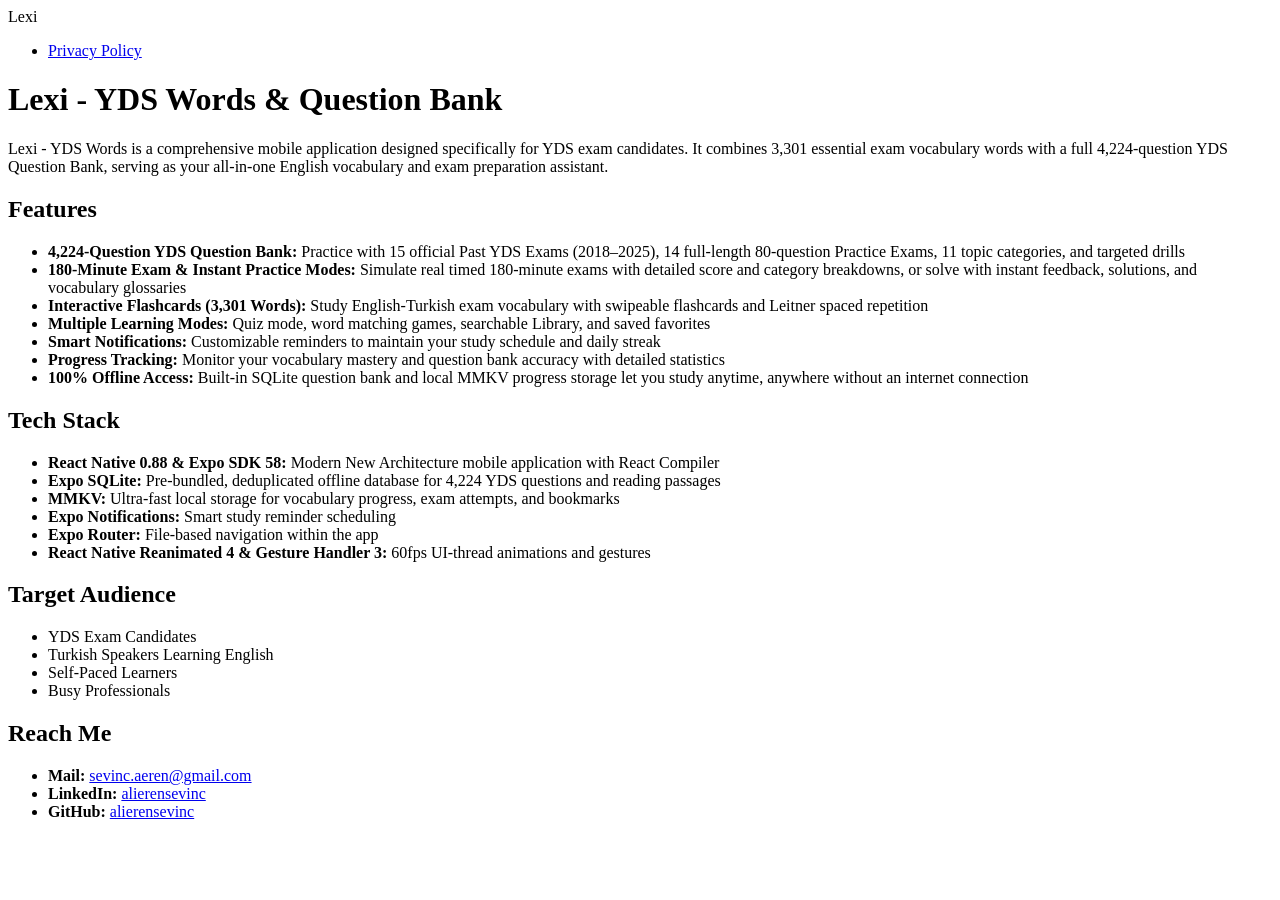
==== index.html @ d284b2db "Update website and privacy policy for YDS Question Bank and SDK 58" ====
<!DOCTYPE html>
<html lang="en">
<head>
    <meta charset="UTF-8">
    <meta name="viewport" content="width=device-width, initial-scale=1.0">
    <title>Lexi - YDS Words | Your Personal YDS Vocabulary Assistant</title>
    <link rel="stylesheet" href="styles.css">
</head>
<body>
    <header>
        <nav>
            <div class="logo">Lexi</div>
            <ul>
                <li><a href="privacy-policy.html">Privacy Policy</a></li>
            </ul>
        </nav>
    </header>

    <main class="readme-style">
        <h1>Lexi - YDS Words &amp; Question Bank</h1>

        <p>Lexi - YDS Words is a comprehensive mobile application designed specifically for YDS exam candidates. It combines 3,301 essential exam vocabulary words with a full 4,224-question YDS Question Bank, serving as your all-in-one English vocabulary and exam preparation assistant.</p>

        <h2 id="features">Features</h2>
        <ul>
            <li><strong>4,224-Question YDS Question Bank:</strong> Practice with 15 official Past YDS Exams (2018–2025), 14 full-length 80-question Practice Exams, 11 topic categories, and targeted drills</li>
            <li><strong>180-Minute Exam &amp; Instant Practice Modes:</strong> Simulate real timed 180-minute exams with detailed score and category breakdowns, or solve with instant feedback, solutions, and vocabulary glossaries</li>
            <li><strong>Interactive Flashcards (3,301 Words):</strong> Study English-Turkish exam vocabulary with swipeable flashcards and Leitner spaced repetition</li>
            <li><strong>Multiple Learning Modes:</strong> Quiz mode, word matching games, searchable Library, and saved favorites</li>
            <li><strong>Smart Notifications:</strong> Customizable reminders to maintain your study schedule and daily streak</li>
            <li><strong>Progress Tracking:</strong> Monitor your vocabulary mastery and question bank accuracy with detailed statistics</li>
            <li><strong>100% Offline Access:</strong> Built-in SQLite question bank and local MMKV progress storage let you study anytime, anywhere without an internet connection</li>
        </ul>

        <h2 id="tech-stack">Tech Stack</h2>
        <ul>
            <li><strong>React Native 0.88 &amp; Expo SDK 58:</strong> Modern New Architecture mobile application with React Compiler</li>
            <li><strong>Expo SQLite:</strong> Pre-bundled, deduplicated offline database for 4,224 YDS questions and reading passages</li>
            <li><strong>MMKV:</strong> Ultra-fast local storage for vocabulary progress, exam attempts, and bookmarks</li>
            <li><strong>Expo Notifications:</strong> Smart study reminder scheduling</li>
            <li><strong>Expo Router:</strong> File-based navigation within the app</li>
            <li><strong>React Native Reanimated 4 &amp; Gesture Handler 3:</strong> 60fps UI-thread animations and gestures</li>
        </ul>

        <h2>Target Audience</h2>
        <ul>
            <li>YDS Exam Candidates</li>
            <li>Turkish Speakers Learning English</li>
            <li>Self-Paced Learners</li>
            <li>Busy Professionals</li>
        </ul>

        <h2>Reach Me</h2>
        <ul>
            <li><strong>Mail:</strong> <a href="mailto:sevinc.aeren@gmail.com">sevinc.aeren@gmail.com</a></li>
            <li><strong>LinkedIn:</strong> <a href="https://www.linkedin.com/in/alierensevinc" target="_blank">alierensevinc</a></li>
            <li><strong>GitHub:</strong> <a href="https://github.com/alierensevinc" target="_blank">alierensevinc</a></li>
        </ul>
    </main>
</body>
</html>
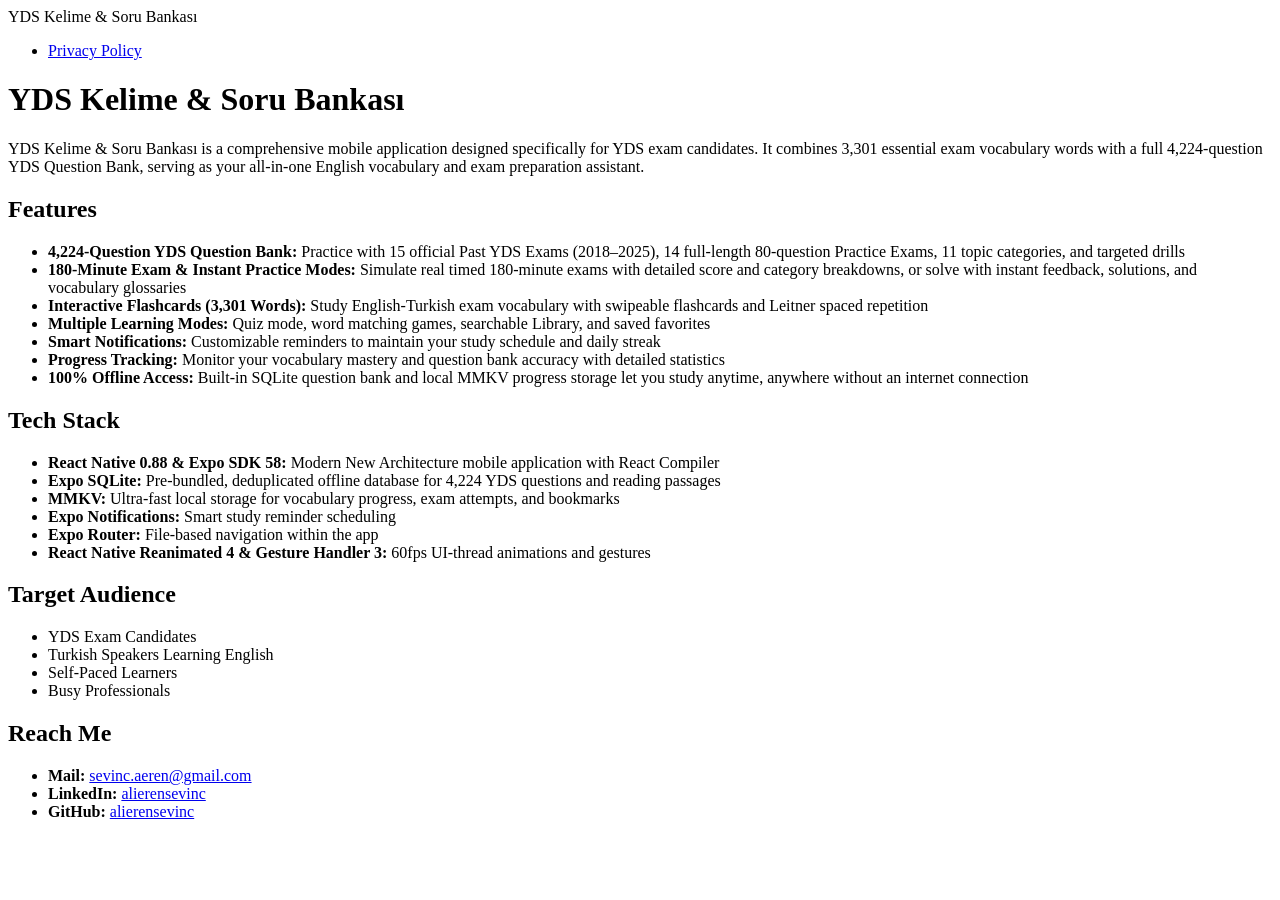
==== commit 638e739d: "Rename app to YDS Kelime & Soru Bankası" ====
--- a/index.html
+++ b/index.html
@@ -3,13 +3,13 @@
 <head>
     <meta charset="UTF-8">
     <meta name="viewport" content="width=device-width, initial-scale=1.0">
-    <title>Lexi - YDS Words | Your Personal YDS Vocabulary Assistant</title>
+    <title>YDS Kelime &amp; Soru Bankası | YDS Vocabulary &amp; Exam Assistant</title>
     <link rel="stylesheet" href="styles.css">
 </head>
 <body>
     <header>
         <nav>
-            <div class="logo">Lexi</div>
+            <div class="logo">YDS Kelime &amp; Soru Bankası</div>
             <ul>
                 <li><a href="privacy-policy.html">Privacy Policy</a></li>
             </ul>
@@ -17,9 +17,9 @@
     </header>
 
     <main class="readme-style">
-        <h1>Lexi - YDS Words &amp; Question Bank</h1>
+        <h1>YDS Kelime &amp; Soru Bankası</h1>
 
-        <p>Lexi - YDS Words is a comprehensive mobile application designed specifically for YDS exam candidates. It combines 3,301 essential exam vocabulary words with a full 4,224-question YDS Question Bank, serving as your all-in-one English vocabulary and exam preparation assistant.</p>
+        <p>YDS Kelime &amp; Soru Bankası is a comprehensive mobile application designed specifically for YDS exam candidates. It combines 3,301 essential exam vocabulary words with a full 4,224-question YDS Question Bank, serving as your all-in-one English vocabulary and exam preparation assistant.</p>
 
         <h2 id="features">Features</h2>
         <ul>
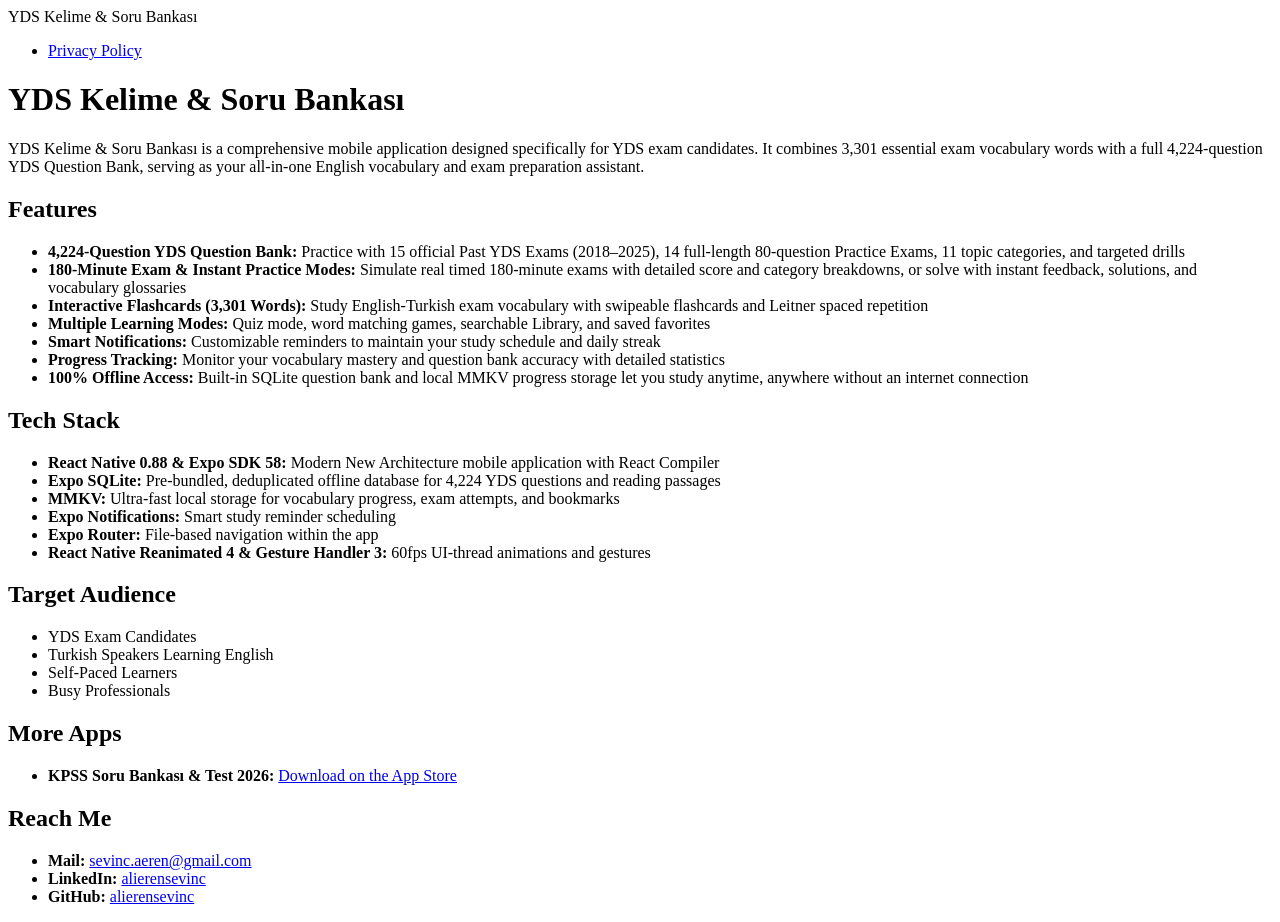
==== commit 7e343efc: "Add KPSS Soru Bankası & Test link to website" ====
--- a/index.html
+++ b/index.html
@@ -50,6 +50,11 @@
             <li>Busy Professionals</li>
         </ul>
 
+        <h2>More Apps</h2>
+        <ul>
+            <li><strong>KPSS Soru Bankası &amp; Test 2026:</strong> <a href="https://apps.apple.com/tr/app/kpss-soru-bankas%C4%B1-test-2026/id6832932397" target="_blank">Download on the App Store</a></li>
+        </ul>
+
         <h2>Reach Me</h2>
         <ul>
             <li><strong>Mail:</strong> <a href="mailto:sevinc.aeren@gmail.com">sevinc.aeren@gmail.com</a></li>
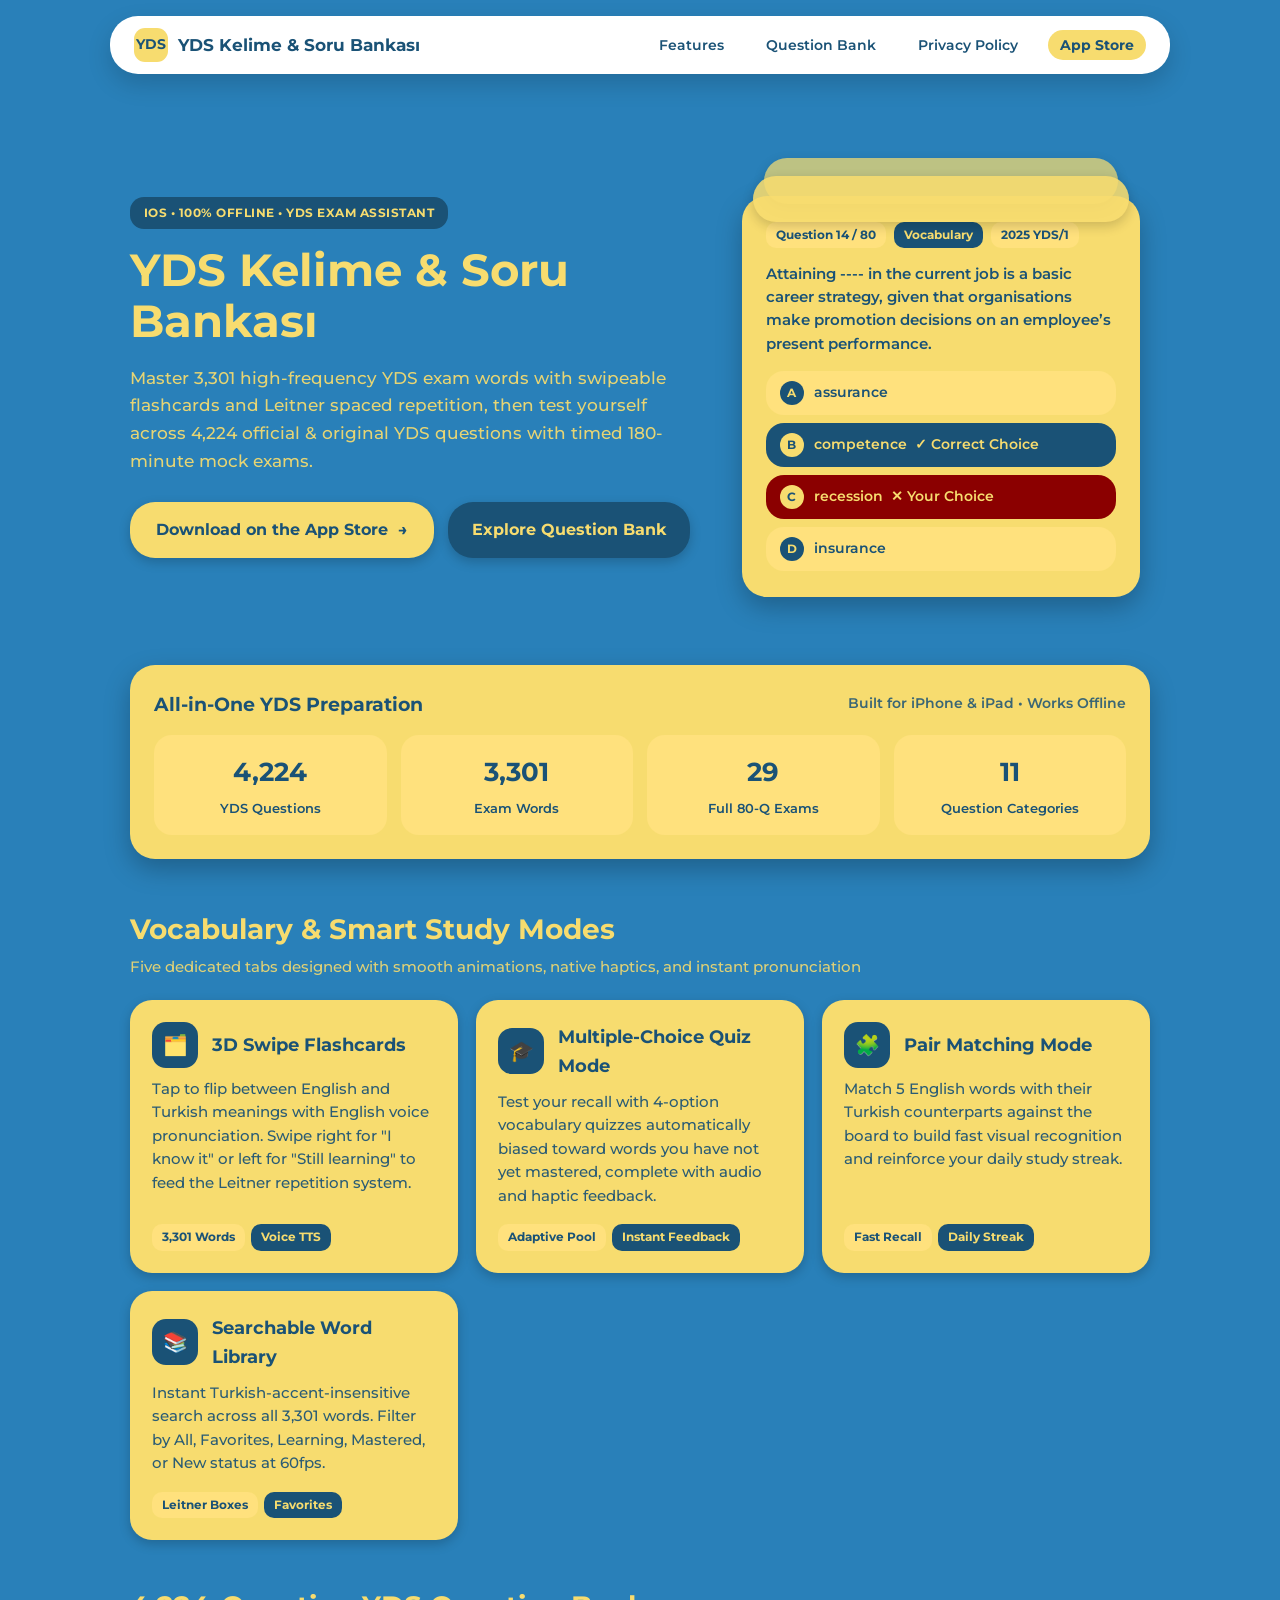
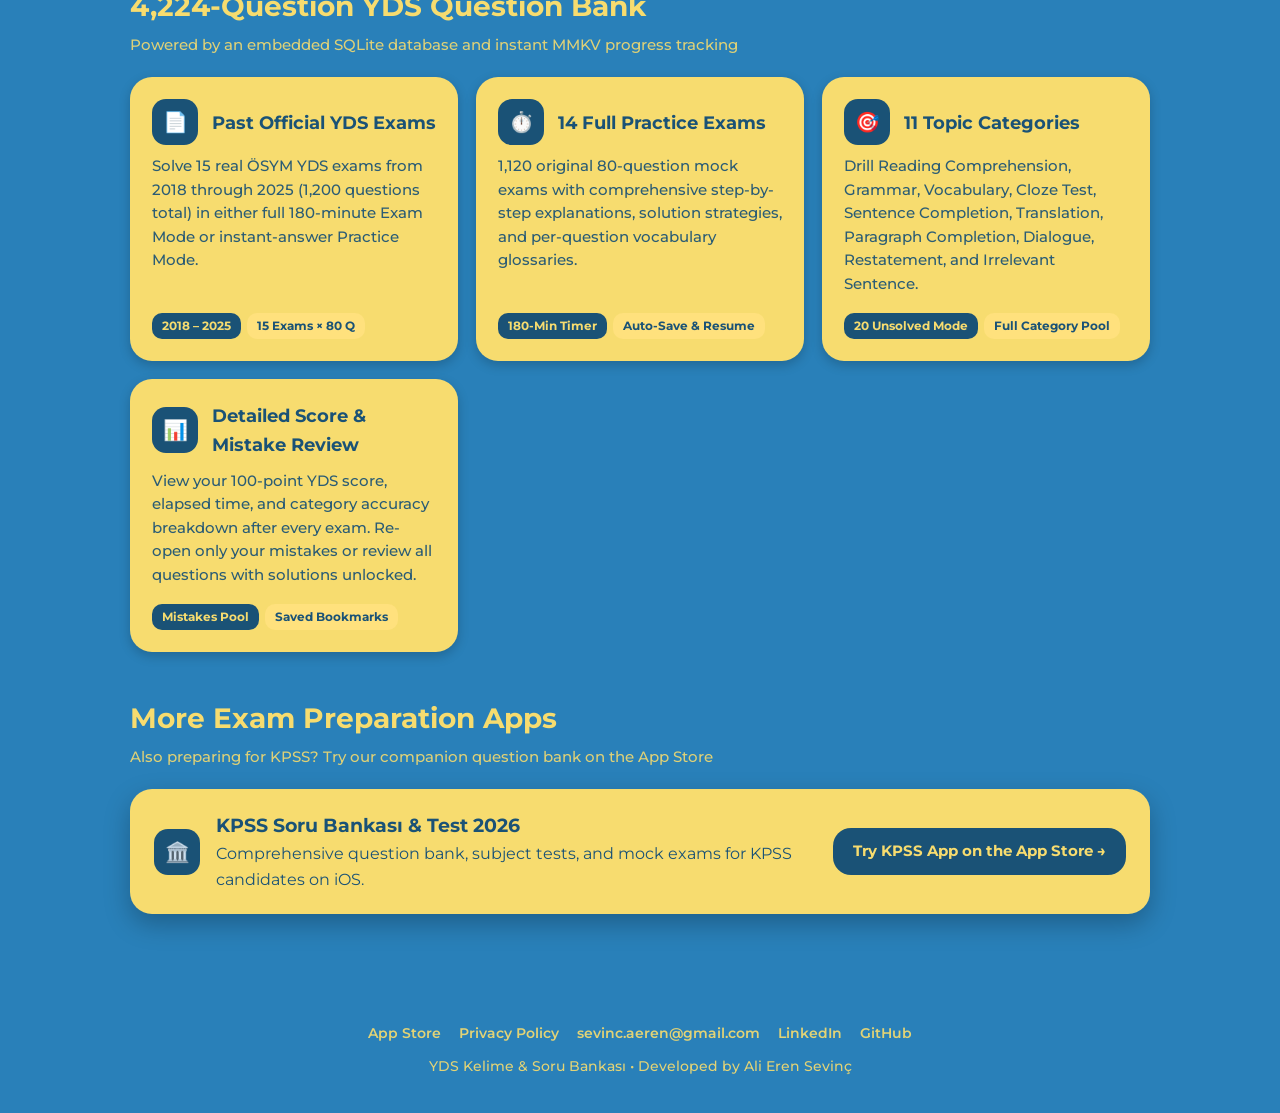
==== commit 13dc12b4: "Redesign website and privacy policy to match app theme and typography" ====
--- a/index.html
+++ b/index.html
@@ -3,64 +3,248 @@
 <head>
     <meta charset="UTF-8">
     <meta name="viewport" content="width=device-width, initial-scale=1.0">
-    <title>YDS Kelime &amp; Soru Bankası | YDS Vocabulary &amp; Exam Assistant</title>
+    <title>YDS Kelime &amp; Soru Bankası | YDS Vocabulary &amp; 4,224-Question Exam Bank</title>
+    <meta name="description" content="Master 3,301 essential YDS vocabulary words and practice with 4,224 real and original YDS exam questions, 180-minute timed exams, and instant solutions on iOS.">
     <link rel="stylesheet" href="styles.css">
 </head>
 <body>
-    <header>
-        <nav>
-            <div class="logo">YDS Kelime &amp; Soru Bankası</div>
-            <ul>
+    <header class="site-header">
+        <nav class="nav-pill">
+            <a href="index.html" class="brand">
+                <span class="brand-badge">YDS</span>
+                <span>YDS Kelime &amp; Soru Bankası</span>
+            </a>
+            <ul class="nav-links">
+                <li><a href="#features">Features</a></li>
+                <li><a href="#question-bank">Question Bank</a></li>
                 <li><a href="privacy-policy.html">Privacy Policy</a></li>
+                <li><a href="https://apps.apple.com/tr/app/id6740161440" target="_blank" rel="noopener" class="nav-cta">App Store</a></li>
             </ul>
         </nav>
     </header>
 
-    <main class="readme-style">
-        <h1>YDS Kelime &amp; Soru Bankası</h1>
-
-        <p>YDS Kelime &amp; Soru Bankası is a comprehensive mobile application designed specifically for YDS exam candidates. It combines 3,301 essential exam vocabulary words with a full 4,224-question YDS Question Bank, serving as your all-in-one English vocabulary and exam preparation assistant.</p>
-
-        <h2 id="features">Features</h2>
-        <ul>
-            <li><strong>4,224-Question YDS Question Bank:</strong> Practice with 15 official Past YDS Exams (2018–2025), 14 full-length 80-question Practice Exams, 11 topic categories, and targeted drills</li>
-            <li><strong>180-Minute Exam &amp; Instant Practice Modes:</strong> Simulate real timed 180-minute exams with detailed score and category breakdowns, or solve with instant feedback, solutions, and vocabulary glossaries</li>
-            <li><strong>Interactive Flashcards (3,301 Words):</strong> Study English-Turkish exam vocabulary with swipeable flashcards and Leitner spaced repetition</li>
-            <li><strong>Multiple Learning Modes:</strong> Quiz mode, word matching games, searchable Library, and saved favorites</li>
-            <li><strong>Smart Notifications:</strong> Customizable reminders to maintain your study schedule and daily streak</li>
-            <li><strong>Progress Tracking:</strong> Monitor your vocabulary mastery and question bank accuracy with detailed statistics</li>
-            <li><strong>100% Offline Access:</strong> Built-in SQLite question bank and local MMKV progress storage let you study anytime, anywhere without an internet connection</li>
-        </ul>
-
-        <h2 id="tech-stack">Tech Stack</h2>
-        <ul>
-            <li><strong>React Native 0.88 &amp; Expo SDK 58:</strong> Modern New Architecture mobile application with React Compiler</li>
-            <li><strong>Expo SQLite:</strong> Pre-bundled, deduplicated offline database for 4,224 YDS questions and reading passages</li>
-            <li><strong>MMKV:</strong> Ultra-fast local storage for vocabulary progress, exam attempts, and bookmarks</li>
-            <li><strong>Expo Notifications:</strong> Smart study reminder scheduling</li>
-            <li><strong>Expo Router:</strong> File-based navigation within the app</li>
-            <li><strong>React Native Reanimated 4 &amp; Gesture Handler 3:</strong> 60fps UI-thread animations and gestures</li>
-        </ul>
-
-        <h2>Target Audience</h2>
-        <ul>
-            <li>YDS Exam Candidates</li>
-            <li>Turkish Speakers Learning English</li>
-            <li>Self-Paced Learners</li>
-            <li>Busy Professionals</li>
-        </ul>
-
-        <h2>More Apps</h2>
-        <ul>
-            <li><strong>KPSS Soru Bankası &amp; Test 2026:</strong> <a href="https://apps.apple.com/tr/app/kpss-soru-bankas%C4%B1-test-2026/id6832932397" target="_blank">Download on the App Store</a></li>
-        </ul>
-
-        <h2>Reach Me</h2>
-        <ul>
-            <li><strong>Mail:</strong> <a href="mailto:sevinc.aeren@gmail.com">sevinc.aeren@gmail.com</a></li>
-            <li><strong>LinkedIn:</strong> <a href="https://www.linkedin.com/in/alierensevinc" target="_blank">alierensevinc</a></li>
-            <li><strong>GitHub:</strong> <a href="https://github.com/alierensevinc" target="_blank">alierensevinc</a></li>
-        </ul>
+    <main class="container">
+        <!-- Hero Section -->
+        <section class="hero-section">
+            <div>
+                <span class="hero-eyebrow">iOS • 100% Offline • YDS Exam Assistant</span>
+                <h1 class="hero-title">YDS Kelime &amp; Soru Bankası</h1>
+                <p class="hero-subtitle">
+                    Master 3,301 high-frequency YDS exam words with swipeable flashcards and Leitner spaced repetition, then test yourself across 4,224 official &amp; original YDS questions with timed 180-minute mock exams.
+                </p>
+                <div class="hero-actions">
+                    <a href="https://apps.apple.com/tr/app/id6740161440" target="_blank" rel="noopener" class="btn-primary">
+                        <span>Download on the App Store</span>
+                        <span>→</span>
+                    </a>
+                    <a href="#question-bank" class="btn-secondary">
+                        <span>Explore Question Bank</span>
+                    </a>
+                </div>
+            </div>
+
+            <!-- Live CSS Card Preview matching the app's exact UI -->
+            <div class="card-stack-showcase" aria-label="Interactive YDS Question Card Preview">
+                <div class="stack-back-card"></div>
+                <div class="stack-mid-card"></div>
+                <div class="stack-front-card">
+                    <div class="preview-badges">
+                        <span class="chip-yellow">Question 14 / 80</span>
+                        <span class="chip-navy">Vocabulary</span>
+                        <span class="chip-yellow">2025 YDS/1</span>
+                    </div>
+                    <p class="preview-question">
+                        Attaining ---- in the current job is a basic career strategy, given that organisations make promotion decisions on an employee’s present performance.
+                    </p>
+                    <div class="preview-options">
+                        <div class="preview-opt">
+                            <span class="opt-letter">A</span>
+                            <span>assurance</span>
+                        </div>
+                        <div class="preview-opt correct">
+                            <span class="opt-letter">B</span>
+                            <span>competence &nbsp;✓ Correct Choice</span>
+                        </div>
+                        <div class="preview-opt wrong">
+                            <span class="opt-letter">C</span>
+                            <span>recession &nbsp;✕ Your Choice</span>
+                        </div>
+                        <div class="preview-opt">
+                            <span class="opt-letter">D</span>
+                            <span>insurance</span>
+                        </div>
+                    </div>
+                </div>
+            </div>
+        </section>
+
+        <!-- Overall Content Numbers -->
+        <section class="stats-banner">
+            <div class="stats-banner-header">
+                <span class="stats-banner-title">All-in-One YDS Preparation</span>
+                <span class="stats-banner-sub">Built for iPhone &amp; iPad • Works Offline</span>
+            </div>
+            <div class="stats-grid">
+                <div class="mini-stat">
+                    <div class="mini-stat-value">4,224</div>
+                    <div class="mini-stat-label">YDS Questions</div>
+                </div>
+                <div class="mini-stat">
+                    <div class="mini-stat-value">3,301</div>
+                    <div class="mini-stat-label">Exam Words</div>
+                </div>
+                <div class="mini-stat">
+                    <div class="mini-stat-value">29</div>
+                    <div class="mini-stat-label">Full 80-Q Exams</div>
+                </div>
+                <div class="mini-stat">
+                    <div class="mini-stat-value">11</div>
+                    <div class="mini-stat-label">Question Categories</div>
+                </div>
+            </div>
+        </section>
+
+        <!-- Vocabulary Features -->
+        <div class="section-header" id="features">
+            <h2 class="section-title">Vocabulary &amp; Smart Study Modes</h2>
+            <p class="section-subtitle">Five dedicated tabs designed with smooth animations, native haptics, and instant pronunciation</p>
+        </div>
+
+        <section class="cards-grid">
+            <article class="app-card">
+                <div class="app-card-top">
+                    <span class="icon-box">🗂️</span>
+                    <h3>3D Swipe Flashcards</h3>
+                </div>
+                <p>Tap to flip between English and Turkish meanings with English voice pronunciation. Swipe right for "I know it" or left for "Still learning" to feed the Leitner repetition system.</p>
+                <div class="app-card-tags">
+                    <span class="chip-yellow">3,301 Words</span>
+                    <span class="chip-navy">Voice TTS</span>
+                </div>
+            </article>
+
+            <article class="app-card">
+                <div class="app-card-top">
+                    <span class="icon-box">🎓</span>
+                    <h3>Multiple-Choice Quiz Mode</h3>
+                </div>
+                <p>Test your recall with 4-option vocabulary quizzes automatically biased toward words you have not yet mastered, complete with audio and haptic feedback.</p>
+                <div class="app-card-tags">
+                    <span class="chip-yellow">Adaptive Pool</span>
+                    <span class="chip-navy">Instant Feedback</span>
+                </div>
+            </article>
+
+            <article class="app-card">
+                <div class="app-card-top">
+                    <span class="icon-box">🧩</span>
+                    <h3>Pair Matching Mode</h3>
+                </div>
+                <p>Match 5 English words with their Turkish counterparts against the board to build fast visual recognition and reinforce your daily study streak.</p>
+                <div class="app-card-tags">
+                    <span class="chip-yellow">Fast Recall</span>
+                    <span class="chip-navy">Daily Streak</span>
+                </div>
+            </article>
+
+            <article class="app-card">
+                <div class="app-card-top">
+                    <span class="icon-box">📚</span>
+                    <h3>Searchable Word Library</h3>
+                </div>
+                <p>Instant Turkish-accent-insensitive search across all 3,301 words. Filter by All, Favorites, Learning, Mastered, or New status at 60fps.</p>
+                <div class="app-card-tags">
+                    <span class="chip-yellow">Leitner Boxes</span>
+                    <span class="chip-navy">Favorites</span>
+                </div>
+            </article>
+        </section>
+
+        <!-- Question Bank Features -->
+        <div class="section-header" id="question-bank">
+            <h2 class="section-title">4,224-Question YDS Question Bank</h2>
+            <p class="section-subtitle">Powered by an embedded SQLite database and instant MMKV progress tracking</p>
+        </div>
+
+        <section class="cards-grid">
+            <article class="app-card">
+                <div class="app-card-top">
+                    <span class="icon-box">📄</span>
+                    <h3>Past Official YDS Exams</h3>
+                </div>
+                <p>Solve 15 real ÖSYM YDS exams from 2018 through 2025 (1,200 questions total) in either full 180-minute Exam Mode or instant-answer Practice Mode.</p>
+                <div class="app-card-tags">
+                    <span class="chip-navy">2018 – 2025</span>
+                    <span class="chip-yellow">15 Exams × 80 Q</span>
+                </div>
+            </article>
+
+            <article class="app-card">
+                <div class="app-card-top">
+                    <span class="icon-box">⏱️</span>
+                    <h3>14 Full Practice Exams</h3>
+                </div>
+                <p>1,120 original 80-question mock exams with comprehensive step-by-step explanations, solution strategies, and per-question vocabulary glossaries.</p>
+                <div class="app-card-tags">
+                    <span class="chip-navy">180-Min Timer</span>
+                    <span class="chip-yellow">Auto-Save &amp; Resume</span>
+                </div>
+            </article>
+
+            <article class="app-card">
+                <div class="app-card-top">
+                    <span class="icon-box">🎯</span>
+                    <h3>11 Topic Categories</h3>
+                </div>
+                <p>Drill Reading Comprehension, Grammar, Vocabulary, Cloze Test, Sentence Completion, Translation, Paragraph Completion, Dialogue, Restatement, and Irrelevant Sentence.</p>
+                <div class="app-card-tags">
+                    <span class="chip-navy">20 Unsolved Mode</span>
+                    <span class="chip-yellow">Full Category Pool</span>
+                </div>
+            </article>
+
+            <article class="app-card">
+                <div class="app-card-top">
+                    <span class="icon-box">📊</span>
+                    <h3>Detailed Score &amp; Mistake Review</h3>
+                </div>
+                <p>View your 100-point YDS score, elapsed time, and category accuracy breakdown after every exam. Re-open only your mistakes or review all questions with solutions unlocked.</p>
+                <div class="app-card-tags">
+                    <span class="chip-navy">Mistakes Pool</span>
+                    <span class="chip-yellow">Saved Bookmarks</span>
+                </div>
+            </article>
+        </section>
+
+        <!-- Cross-Promotion: KPSS App -->
+        <div class="section-header">
+            <h2 class="section-title">More Exam Preparation Apps</h2>
+            <p class="section-subtitle">Also preparing for KPSS? Try our companion question bank on the App Store</p>
+        </div>
+
+        <section class="promo-card">
+            <div class="promo-left">
+                <span class="icon-box">🏛️</span>
+                <div>
+                    <h3>KPSS Soru Bankası &amp; Test 2026</h3>
+                    <p>Comprehensive question bank, subject tests, and mock exams for KPSS candidates on iOS.</p>
+                </div>
+            </div>
+            <a href="https://apps.apple.com/tr/app/kpss-soru-bankas%C4%B1-test-2026/id6832932397" target="_blank" rel="noopener" class="promo-btn">
+                Try KPSS App on the App Store →
+            </a>
+        </section>
     </main>
+
+    <footer class="site-footer">
+        <div class="footer-links">
+            <a href="https://apps.apple.com/tr/app/id6740161440" target="_blank" rel="noopener">App Store</a>
+            <a href="privacy-policy.html">Privacy Policy</a>
+            <a href="mailto:sevinc.aeren@gmail.com">sevinc.aeren@gmail.com</a>
+            <a href="https://www.linkedin.com/in/alierensevinc" target="_blank" rel="noopener">LinkedIn</a>
+            <a href="https://github.com/alierensevinc" target="_blank" rel="noopener">GitHub</a>
+        </div>
+        <p>YDS Kelime &amp; Soru Bankası • Developed by Ali Eren Sevinç</p>
+    </footer>
 </body>
-</html> 
+</html>
--- a/styles.css
+++ b/styles.css
@@ -0,0 +1,589 @@
+@import url('https://fonts.googleapis.com/css2?family=Montserrat:ital,wght@0,400;0,500;0,600;0,700;1,400&display=swap');
+
+:root {
+    --primary: #2980B9;
+    --primary-dark: #1F6694;
+    --card-bg: #F7DC6F;
+    --yellow-soft: #FFE17D;
+    --secondary: #D4AC0D;
+    --text-primary: #1A5276;
+    --incorrect: #8B0000;
+    --white: #FFFFFF;
+    --shadow: 0 10px 26px rgba(0, 0, 0, 0.25);
+    --shadow-sm: 0 4px 12px rgba(0, 0, 0, 0.2);
+}
+
+* {
+    margin: 0;
+    padding: 0;
+    box-sizing: border-box;
+}
+
+html {
+    scroll-behavior: smooth;
+}
+
+body {
+    font-family: 'Montserrat', -apple-system, BlinkMacSystemFont, sans-serif;
+    background-color: var(--primary);
+    color: var(--card-bg);
+    line-height: 1.6;
+    min-height: 100vh;
+    display: flex;
+    flex-direction: column;
+}
+
+a {
+    color: inherit;
+    text-decoration: none;
+}
+
+/* Floating Pill Navbar (matches App TabBar) */
+.site-header {
+    position: sticky;
+    top: 16px;
+    z-index: 100;
+    padding: 0 20px;
+}
+
+.nav-pill {
+    max-width: 1060px;
+    margin: 0 auto;
+    background-color: var(--white);
+    border-radius: 28px;
+    padding: 12px 24px;
+    display: flex;
+    align-items: center;
+    justify-content: space-between;
+    box-shadow: 0 10px 24px rgba(0, 0, 0, 0.16);
+}
+
+.brand {
+    display: flex;
+    align-items: center;
+    gap: 10px;
+    font-weight: 700;
+    font-size: 1.05rem;
+    color: var(--text-primary);
+}
+
+.brand-badge {
+    width: 34px;
+    height: 34px;
+    border-radius: 11px;
+    background-color: var(--card-bg);
+    color: var(--text-primary);
+    display: inline-flex;
+    align-items: center;
+    justify-content: center;
+    font-weight: 700;
+    font-size: 0.9rem;
+}
+
+.nav-links {
+    display: flex;
+    align-items: center;
+    gap: 18px;
+    list-style: none;
+}
+
+.nav-links a {
+    font-weight: 600;
+    font-size: 0.9rem;
+    color: var(--text-primary);
+    padding: 6px 12px;
+    border-radius: 16px;
+    transition: background-color 0.2s ease, transform 0.15s ease;
+}
+
+.nav-links a:hover {
+    background-color: var(--card-bg);
+}
+
+.nav-cta {
+    background-color: var(--card-bg) !important;
+    color: var(--text-primary) !important;
+    font-weight: 700 !important;
+}
+
+/* Main container */
+.container {
+    max-width: 1060px;
+    width: 100%;
+    margin: 0 auto;
+    padding: 40px 20px 80px;
+    flex: 1;
+}
+
+/* Hero Section */
+.hero-section {
+    display: grid;
+    grid-template-columns: 1.15fr 0.85fr;
+    gap: 36px;
+    align-items: center;
+    padding: 36px 0 44px;
+}
+
+.hero-eyebrow {
+    display: inline-block;
+    background-color: var(--text-primary);
+    color: var(--card-bg);
+    font-weight: 700;
+    font-size: 0.78rem;
+    letter-spacing: 0.04em;
+    text-transform: uppercase;
+    padding: 6px 14px;
+    border-radius: 14px;
+    margin-bottom: 16px;
+}
+
+.hero-title {
+    font-size: 2.8rem;
+    font-weight: 700;
+    line-height: 1.15;
+    color: var(--card-bg);
+    margin-bottom: 16px;
+}
+
+.hero-subtitle {
+    font-size: 1.08rem;
+    font-weight: 500;
+    color: var(--card-bg);
+    opacity: 0.92;
+    margin-bottom: 28px;
+}
+
+.hero-actions {
+    display: flex;
+    flex-wrap: wrap;
+    gap: 14px;
+}
+
+.btn-primary {
+    display: inline-flex;
+    align-items: center;
+    gap: 10px;
+    background-color: var(--card-bg);
+    color: var(--text-primary);
+    font-weight: 700;
+    font-size: 1rem;
+    padding: 15px 26px;
+    border-radius: 25px;
+    box-shadow: var(--shadow-sm);
+    transition: transform 0.18s ease, box-shadow 0.18s ease;
+}
+
+.btn-primary:hover {
+    transform: translateY(-2px);
+    box-shadow: var(--shadow);
+}
+
+.btn-secondary {
+    display: inline-flex;
+    align-items: center;
+    gap: 10px;
+    background-color: var(--text-primary);
+    color: var(--card-bg);
+    font-weight: 700;
+    font-size: 1rem;
+    padding: 15px 24px;
+    border-radius: 25px;
+    box-shadow: var(--shadow-sm);
+    transition: transform 0.18s ease;
+}
+
+.btn-secondary:hover {
+    transform: translateY(-2px);
+}
+
+/* Pure CSS Interactive Card Stack Preview (No screenshot needed) */
+.card-stack-showcase {
+    position: relative;
+    padding: 24px 10px;
+}
+
+.stack-back-card {
+    background-color: var(--card-bg);
+    border-radius: 25px;
+    height: 46px;
+    margin: 0 22px -28px;
+    opacity: 0.72;
+    box-shadow: var(--shadow-sm);
+}
+
+.stack-mid-card {
+    background-color: var(--card-bg);
+    border-radius: 25px;
+    height: 46px;
+    margin: 0 11px -26px;
+    opacity: 0.88;
+    box-shadow: var(--shadow-sm);
+}
+
+.stack-front-card {
+    background-color: var(--card-bg);
+    color: var(--text-primary);
+    border-radius: 25px;
+    padding: 26px 24px;
+    box-shadow: var(--shadow);
+}
+
+.preview-badges {
+    display: flex;
+    flex-wrap: wrap;
+    gap: 8px;
+    margin-bottom: 14px;
+}
+
+.chip-yellow {
+    background-color: var(--yellow-soft);
+    color: var(--text-primary);
+    font-weight: 700;
+    font-size: 0.72rem;
+    padding: 4px 10px;
+    border-radius: 10px;
+}
+
+.chip-navy {
+    background-color: var(--text-primary);
+    color: var(--card-bg);
+    font-weight: 700;
+    font-size: 0.72rem;
+    padding: 4px 10px;
+    border-radius: 10px;
+}
+
+.preview-question {
+    font-weight: 600;
+    font-size: 0.96rem;
+    line-height: 1.5;
+    margin-bottom: 16px;
+    color: var(--text-primary);
+}
+
+.preview-options {
+    display: flex;
+    flex-direction: column;
+    gap: 8px;
+}
+
+.preview-opt {
+    display: flex;
+    align-items: center;
+    gap: 10px;
+    background-color: var(--yellow-soft);
+    color: var(--text-primary);
+    padding: 10px 14px;
+    border-radius: 18px;
+    font-weight: 600;
+    font-size: 0.88rem;
+}
+
+.preview-opt.correct {
+    background-color: var(--text-primary);
+    color: var(--card-bg);
+}
+
+.preview-opt.wrong {
+    background-color: var(--incorrect);
+    color: var(--card-bg);
+}
+
+.opt-letter {
+    width: 24px;
+    height: 24px;
+    border-radius: 12px;
+    background-color: var(--text-primary);
+    color: var(--card-bg);
+    display: inline-flex;
+    align-items: center;
+    justify-content: center;
+    font-size: 0.75rem;
+    font-weight: 700;
+    flex-shrink: 0;
+}
+
+.preview-opt.correct .opt-letter,
+.preview-opt.wrong .opt-letter {
+    background-color: var(--card-bg);
+    color: var(--text-primary);
+}
+
+/* Stats Strip (matches App Overall Progress card) */
+.stats-banner {
+    background-color: var(--card-bg);
+    color: var(--text-primary);
+    border-radius: 25px;
+    padding: 24px;
+    box-shadow: var(--shadow);
+    margin-bottom: 48px;
+}
+
+.stats-banner-header {
+    display: flex;
+    justify-content: space-between;
+    align-items: center;
+    margin-bottom: 16px;
+}
+
+.stats-banner-title {
+    font-size: 1.2rem;
+    font-weight: 700;
+}
+
+.stats-banner-sub {
+    font-size: 0.85rem;
+    font-weight: 600;
+    opacity: 0.85;
+}
+
+.stats-grid {
+    display: grid;
+    grid-template-columns: repeat(4, 1fr);
+    gap: 14px;
+}
+
+.mini-stat {
+    background-color: var(--yellow-soft);
+    border-radius: 18px;
+    padding: 16px 12px;
+    text-align: center;
+}
+
+.mini-stat-value {
+    font-size: 1.65rem;
+    font-weight: 700;
+    color: var(--text-primary);
+}
+
+.mini-stat-label {
+    font-size: 0.82rem;
+    font-weight: 600;
+    color: var(--text-primary);
+    margin-top: 4px;
+}
+
+/* Section Headers */
+.section-header {
+    margin: 44px 0 20px;
+}
+
+.section-title {
+    font-size: 1.75rem;
+    font-weight: 700;
+    color: var(--card-bg);
+}
+
+.section-subtitle {
+    font-size: 0.95rem;
+    font-weight: 500;
+    color: var(--card-bg);
+    opacity: 0.88;
+    margin-top: 4px;
+}
+
+/* Feature Cards Grid */
+.cards-grid {
+    display: grid;
+    grid-template-columns: repeat(auto-fit, minmax(300px, 1fr));
+    gap: 18px;
+}
+
+.app-card {
+    background-color: var(--card-bg);
+    color: var(--text-primary);
+    border-radius: 22px;
+    padding: 22px;
+    box-shadow: var(--shadow-sm);
+    display: flex;
+    flex-direction: column;
+    gap: 10px;
+    transition: transform 0.18s ease, box-shadow 0.18s ease;
+}
+
+.app-card:hover {
+    transform: translateY(-3px);
+    box-shadow: var(--shadow);
+}
+
+.app-card-top {
+    display: flex;
+    align-items: center;
+    gap: 14px;
+}
+
+.icon-box {
+    width: 46px;
+    height: 46px;
+    border-radius: 14px;
+    background-color: var(--text-primary);
+    color: var(--card-bg);
+    display: inline-flex;
+    align-items: center;
+    justify-content: center;
+    font-size: 1.25rem;
+    font-weight: 700;
+    flex-shrink: 0;
+}
+
+.app-card h3 {
+    font-size: 1.15rem;
+    font-weight: 700;
+    color: var(--text-primary);
+}
+
+.app-card p {
+    font-size: 0.92rem;
+    font-weight: 500;
+    color: var(--text-primary);
+    opacity: 0.92;
+}
+
+.app-card-tags {
+    display: flex;
+    flex-wrap: wrap;
+    gap: 6px;
+    margin-top: auto;
+    padding-top: 6px;
+}
+
+/* Cross-Promo / Row Card */
+.promo-card {
+    background-color: var(--card-bg);
+    color: var(--text-primary);
+    border-radius: 22px;
+    padding: 22px 24px;
+    box-shadow: var(--shadow);
+    display: flex;
+    align-items: center;
+    justify-content: space-between;
+    gap: 18px;
+    flex-wrap: wrap;
+}
+
+.promo-left {
+    display: flex;
+    align-items: center;
+    gap: 16px;
+    flex: 1;
+    min-width: 240px;
+}
+
+.promo-btn {
+    background-color: var(--text-primary);
+    color: var(--card-bg);
+    font-weight: 700;
+    font-size: 0.92rem;
+    padding: 12px 20px;
+    border-radius: 18px;
+    white-space: nowrap;
+}
+
+/* Privacy Policy Document Card */
+.doc-card {
+    background-color: var(--card-bg);
+    color: var(--text-primary);
+    border-radius: 25px;
+    padding: 36px 32px;
+    box-shadow: var(--shadow);
+}
+
+.doc-card h1 {
+    font-size: 2rem;
+    font-weight: 700;
+    margin-bottom: 8px;
+}
+
+.doc-card .last-updated {
+    font-size: 0.88rem;
+    font-weight: 600;
+    opacity: 0.8;
+    margin-bottom: 24px;
+}
+
+.doc-card h2 {
+    font-size: 1.35rem;
+    font-weight: 700;
+    margin: 26px 0 10px;
+}
+
+.doc-card h3 {
+    font-size: 1.1rem;
+    font-weight: 700;
+    margin: 18px 0 8px;
+}
+
+.doc-card h4 {
+    font-size: 1rem;
+    font-weight: 700;
+    margin: 14px 0 6px;
+}
+
+.doc-card p {
+    margin-bottom: 12px;
+    font-weight: 500;
+    font-size: 0.95rem;
+}
+
+.doc-card ul {
+    margin: 8px 0 16px 22px;
+}
+
+.doc-card li {
+    margin-bottom: 8px;
+    font-weight: 500;
+    font-size: 0.95rem;
+}
+
+.doc-card a {
+    text-decoration: underline;
+    font-weight: 700;
+}
+
+/* Footer */
+.site-footer {
+    text-align: center;
+    padding: 28px 20px 36px;
+    color: var(--card-bg);
+    font-size: 0.88rem;
+    font-weight: 500;
+    opacity: 0.9;
+}
+
+.footer-links {
+    display: flex;
+    justify-content: center;
+    flex-wrap: wrap;
+    gap: 18px;
+    margin-bottom: 10px;
+    font-weight: 600;
+}
+
+.footer-links a:hover {
+    text-decoration: underline;
+}
+
+@media (max-width: 820px) {
+    .hero-section {
+        grid-template-columns: 1fr;
+        padding-top: 20px;
+    }
+
+    .hero-title {
+        font-size: 2.15rem;
+    }
+
+    .stats-grid {
+        grid-template-columns: repeat(2, 1fr);
+    }
+
+    .nav-pill {
+        flex-wrap: wrap;
+        gap: 10px;
+        justify-content: center;
+    }
+
+    .doc-card {
+        padding: 24px 18px;
+    }
+}
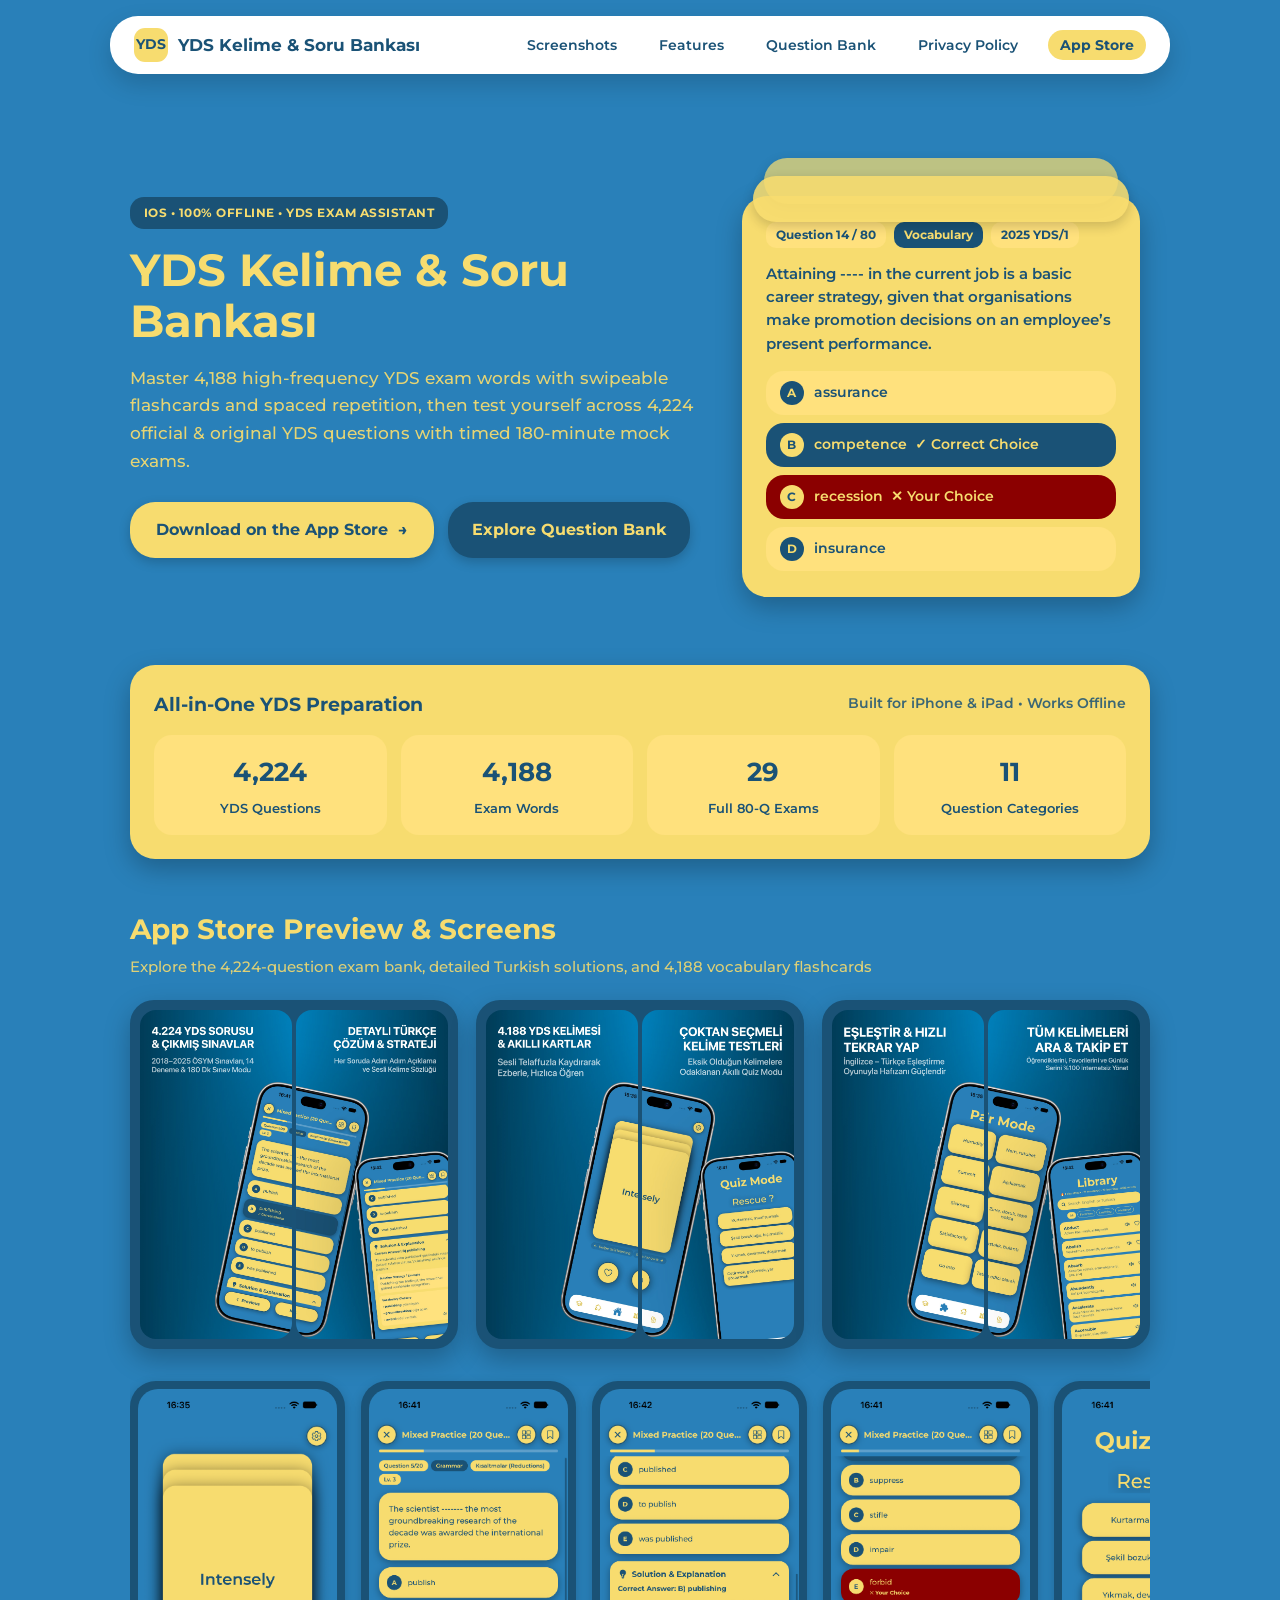
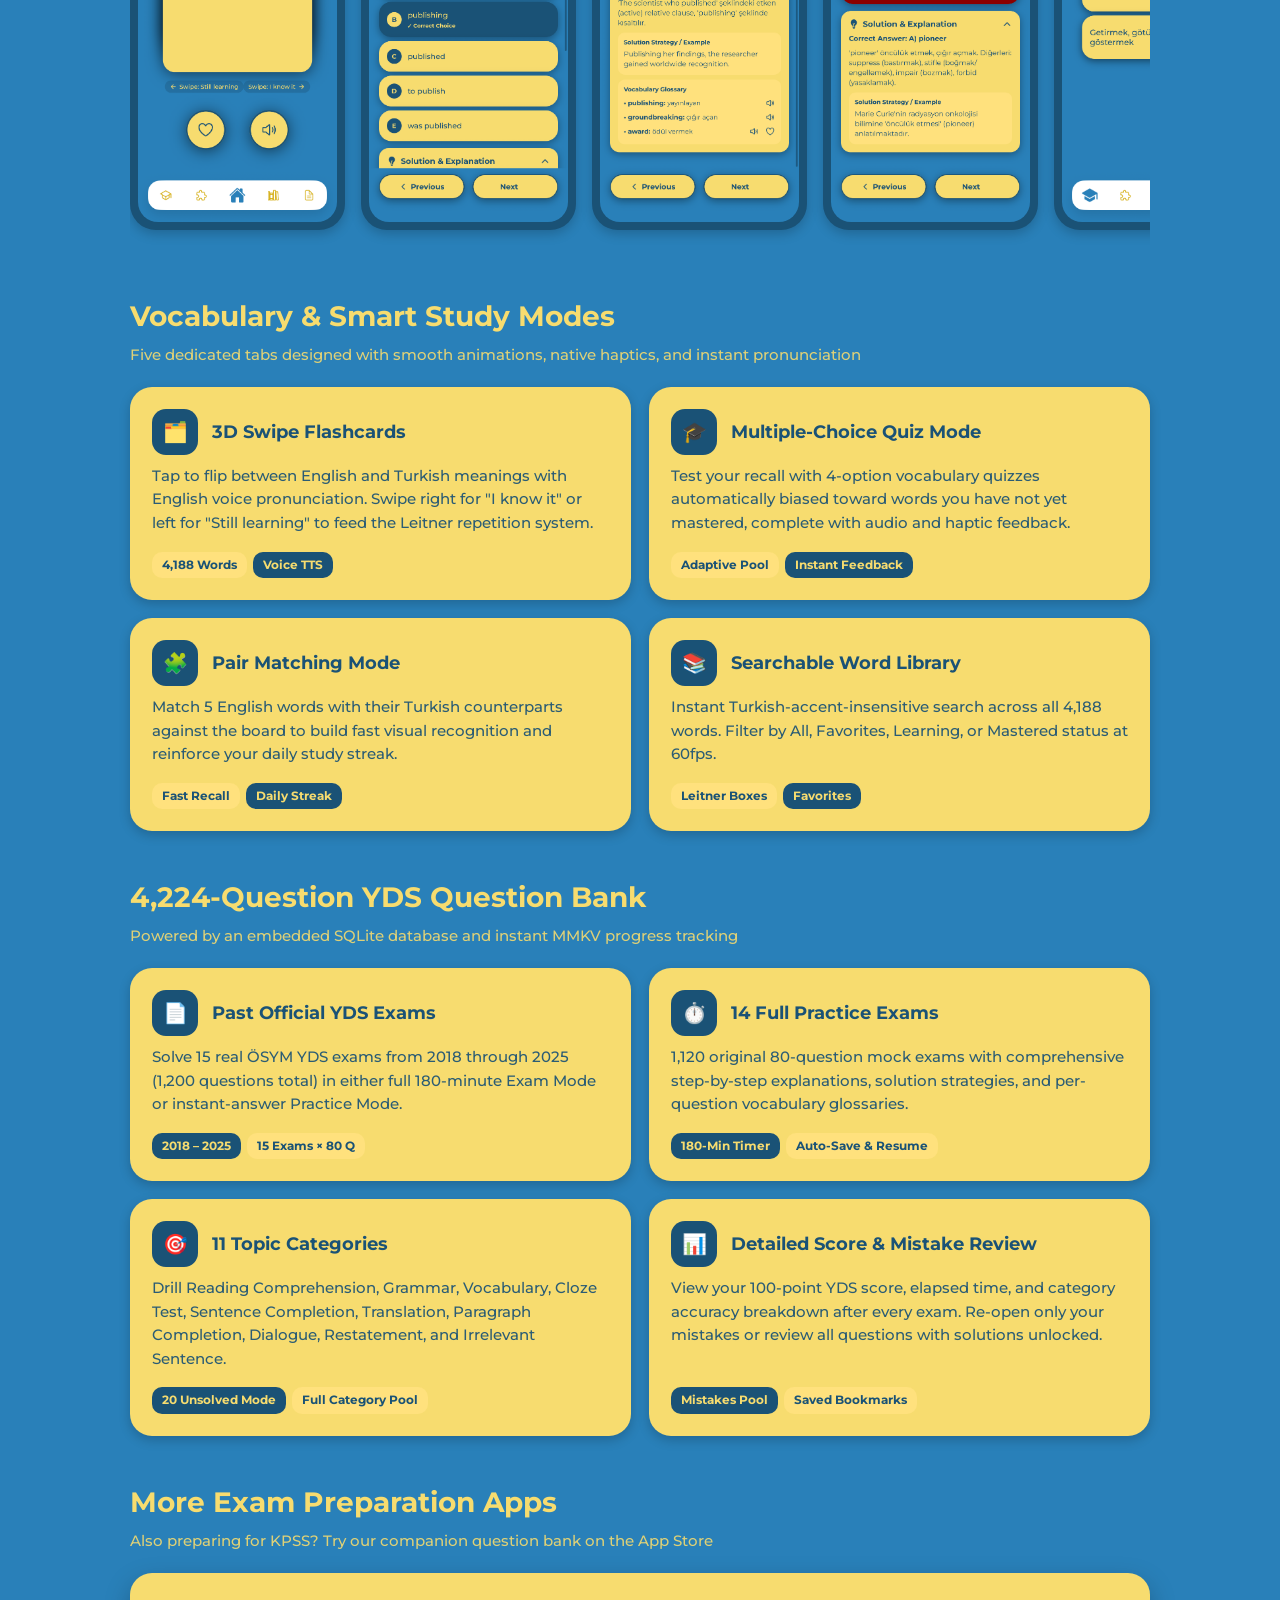
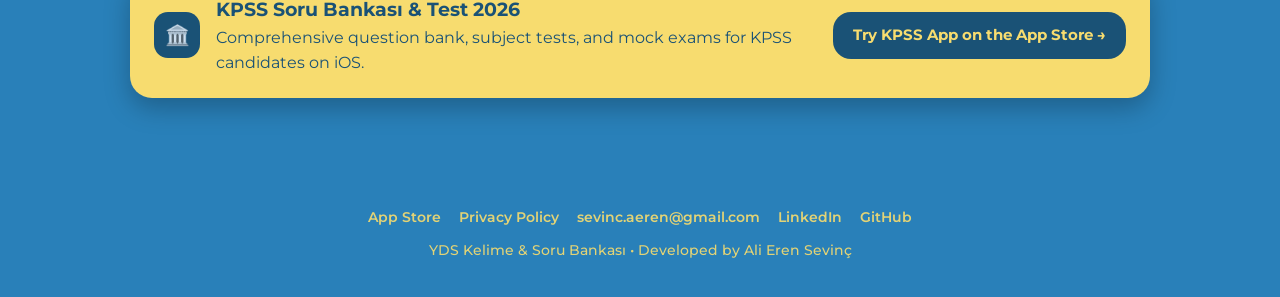
==== commit 7870ccb1: "Add App Store panoramic showcase and in-app screenshots gallery to website" ====
--- a/index.html
+++ b/index.html
@@ -15,6 +15,7 @@
                 <span>YDS Kelime &amp; Soru Bankası</span>
             </a>
             <ul class="nav-links">
+                <li><a href="#preview">Screenshots</a></li>
                 <li><a href="#features">Features</a></li>
                 <li><a href="#question-bank">Question Bank</a></li>
                 <li><a href="privacy-policy.html">Privacy Policy</a></li>
@@ -30,7 +31,7 @@
                 <span class="hero-eyebrow">iOS • 100% Offline • YDS Exam Assistant</span>
                 <h1 class="hero-title">YDS Kelime &amp; Soru Bankası</h1>
                 <p class="hero-subtitle">
-                    Master 3,301 high-frequency YDS exam words with swipeable flashcards and Leitner spaced repetition, then test yourself across 4,224 official &amp; original YDS questions with timed 180-minute mock exams.
+                    Master 4,188 high-frequency YDS exam words with swipeable flashcards and spaced repetition, then test yourself across 4,224 official &amp; original YDS questions with timed 180-minute mock exams.
                 </p>
                 <div class="hero-actions">
                     <a href="https://apps.apple.com/tr/app/id6740161440" target="_blank" rel="noopener" class="btn-primary">
@@ -90,7 +91,7 @@
                     <div class="mini-stat-label">YDS Questions</div>
                 </div>
                 <div class="mini-stat">
-                    <div class="mini-stat-value">3,301</div>
+                    <div class="mini-stat-value">4,188</div>
                     <div class="mini-stat-label">Exam Words</div>
                 </div>
                 <div class="mini-stat">
@@ -102,6 +103,39 @@
                     <div class="mini-stat-label">Question Categories</div>
                 </div>
             </div>
+        </section>
+
+        <!-- App Store Panoramic Showcase & In-App Screenshots -->
+        <div class="section-header" id="preview">
+            <h2 class="section-title">App Store Preview &amp; Screens</h2>
+            <p class="section-subtitle">Explore the 4,224-question exam bank, detailed Turkish solutions, and 4,188 vocabulary flashcards</p>
+        </div>
+
+        <section class="store-showcase-pairs" aria-label="App Store Panoramic Banners">
+            <div class="store-pair-card">
+                <img src="ss/en/store-5.jpeg" alt="4,224 YDS Questions and Past Exams" loading="lazy">
+                <img src="ss/en/store-6.jpeg" alt="Detailed Turkish Solutions and Strategy" loading="lazy">
+            </div>
+            <div class="store-pair-card">
+                <img src="ss/en/store-1.jpeg" alt="4,188 YDS Words and Smart Flashcards" loading="lazy">
+                <img src="ss/en/store-2.jpeg" alt="Multiple Choice Vocabulary Quizzes" loading="lazy">
+            </div>
+            <div class="store-pair-card">
+                <img src="ss/en/store-3.jpeg" alt="Pair Matching Game" loading="lazy">
+                <img src="ss/en/store-4.jpeg" alt="Searchable Offline Word Library" loading="lazy">
+            </div>
+        </section>
+
+        <section class="screenshots-strip" aria-label="In-App Screenshots">
+            <div class="shot-frame"><img src="ss/i0.png" alt="Flashcards Home Screen" loading="lazy"></div>
+            <div class="shot-frame"><img src="ss/i4.png" alt="YDS Question Solving Screen" loading="lazy"></div>
+            <div class="shot-frame"><img src="ss/i5.png" alt="Detailed Solution Strategy and Glossary" loading="lazy"></div>
+            <div class="shot-frame"><img src="ss/i6.png" alt="Question Explanation Feedback" loading="lazy"></div>
+            <div class="shot-frame"><img src="ss/i3.png" alt="Quiz Mode Screen" loading="lazy"></div>
+            <div class="shot-frame"><img src="ss/i1.png" alt="Pair Mode Screen" loading="lazy"></div>
+            <div class="shot-frame"><img src="ss/i2.png" alt="Pair Mode Matching Feedback" loading="lazy"></div>
+            <div class="shot-frame"><img src="ss/i7.png" alt="Word Library Screen" loading="lazy"></div>
+            <div class="shot-frame"><img src="ss/i8.png" alt="Word Library Learning Filter" loading="lazy"></div>
         </section>
 
         <!-- Vocabulary Features -->
@@ -118,7 +152,7 @@
                 </div>
                 <p>Tap to flip between English and Turkish meanings with English voice pronunciation. Swipe right for "I know it" or left for "Still learning" to feed the Leitner repetition system.</p>
                 <div class="app-card-tags">
-                    <span class="chip-yellow">3,301 Words</span>
+                    <span class="chip-yellow">4,188 Words</span>
                     <span class="chip-navy">Voice TTS</span>
                 </div>
             </article>
@@ -152,7 +186,7 @@
                     <span class="icon-box">📚</span>
                     <h3>Searchable Word Library</h3>
                 </div>
-                <p>Instant Turkish-accent-insensitive search across all 3,301 words. Filter by All, Favorites, Learning, Mastered, or New status at 60fps.</p>
+                <p>Instant Turkish-accent-insensitive search across all 4,188 words. Filter by All, Favorites, Learning, or Mastered status at 60fps.</p>
                 <div class="app-card-tags">
                     <span class="chip-yellow">Leitner Boxes</span>
                     <span class="chip-navy">Favorites</span>
--- a/styles.css
+++ b/styles.css
@@ -382,10 +382,87 @@
     margin-top: 4px;
 }
 
-/* Feature Cards Grid */
+/* App Store Showcase (Panoramic Pairs & Grid) */
+.store-showcase-pairs {
+    display: grid;
+    grid-template-columns: repeat(3, 1fr);
+    gap: 18px;
+    margin-bottom: 24px;
+}
+
+.store-pair-card {
+    background-color: var(--text-primary);
+    border-radius: 24px;
+    padding: 10px;
+    box-shadow: var(--shadow);
+    display: grid;
+    grid-template-columns: 1fr 1fr;
+    gap: 4px;
+    overflow: hidden;
+    transition: transform 0.2s ease, box-shadow 0.2s ease;
+}
+
+.store-pair-card:hover {
+    transform: translateY(-4px);
+    box-shadow: 0 14px 32px rgba(0, 0, 0, 0.35);
+}
+
+.store-pair-card img {
+    width: 100%;
+    height: auto;
+    display: block;
+    border-radius: 16px;
+}
+
+/* Raw App Screenshots Horizontal Strip */
+.screenshots-strip {
+    display: flex;
+    gap: 16px;
+    overflow-x: auto;
+    padding: 8px 4px 20px;
+    scroll-snap-type: x mandatory;
+    -webkit-overflow-scrolling: touch;
+}
+
+.screenshots-strip::-webkit-scrollbar {
+    height: 8px;
+}
+
+.screenshots-strip::-webkit-scrollbar-track {
+    background: rgba(26, 82, 118, 0.25);
+    border-radius: 4px;
+}
+
+.screenshots-strip::-webkit-scrollbar-thumb {
+    background: var(--card-bg);
+    border-radius: 4px;
+}
+
+.shot-frame {
+    flex: 0 0 215px;
+    scroll-snap-align: start;
+    background-color: var(--text-primary);
+    padding: 8px;
+    border-radius: 26px;
+    box-shadow: var(--shadow-sm);
+    transition: transform 0.2s ease;
+}
+
+.shot-frame:hover {
+    transform: translateY(-4px);
+}
+
+.shot-frame img {
+    width: 100%;
+    height: auto;
+    display: block;
+    border-radius: 20px;
+}
+
+/* Feature Cards Grid (2x2 layout) */
 .cards-grid {
     display: grid;
-    grid-template-columns: repeat(auto-fit, minmax(300px, 1fr));
+    grid-template-columns: repeat(2, 1fr);
     gap: 18px;
 }
 
@@ -577,6 +654,14 @@
         grid-template-columns: repeat(2, 1fr);
     }
 
+    .cards-grid {
+        grid-template-columns: 1fr;
+    }
+
+    .store-showcase-pairs {
+        grid-template-columns: 1fr;
+    }
+
     .nav-pill {
         flex-wrap: wrap;
         gap: 10px;
